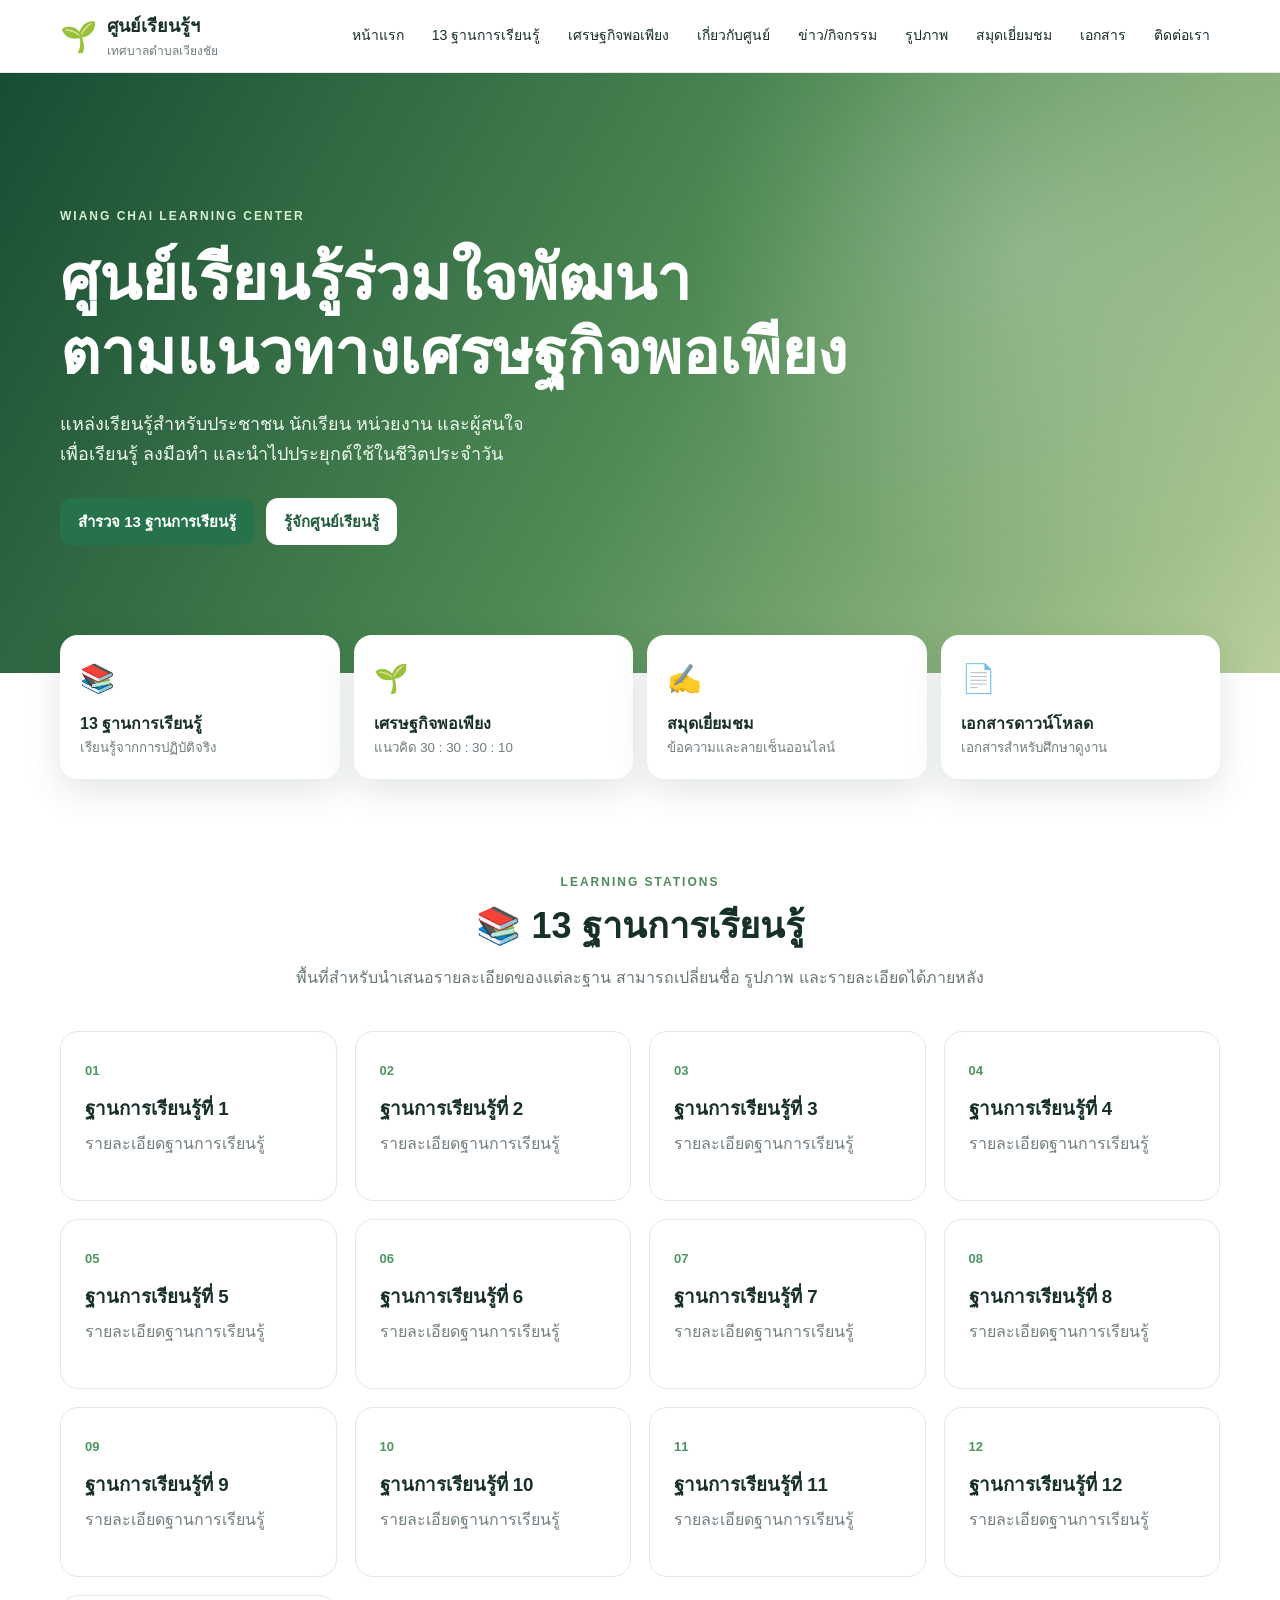
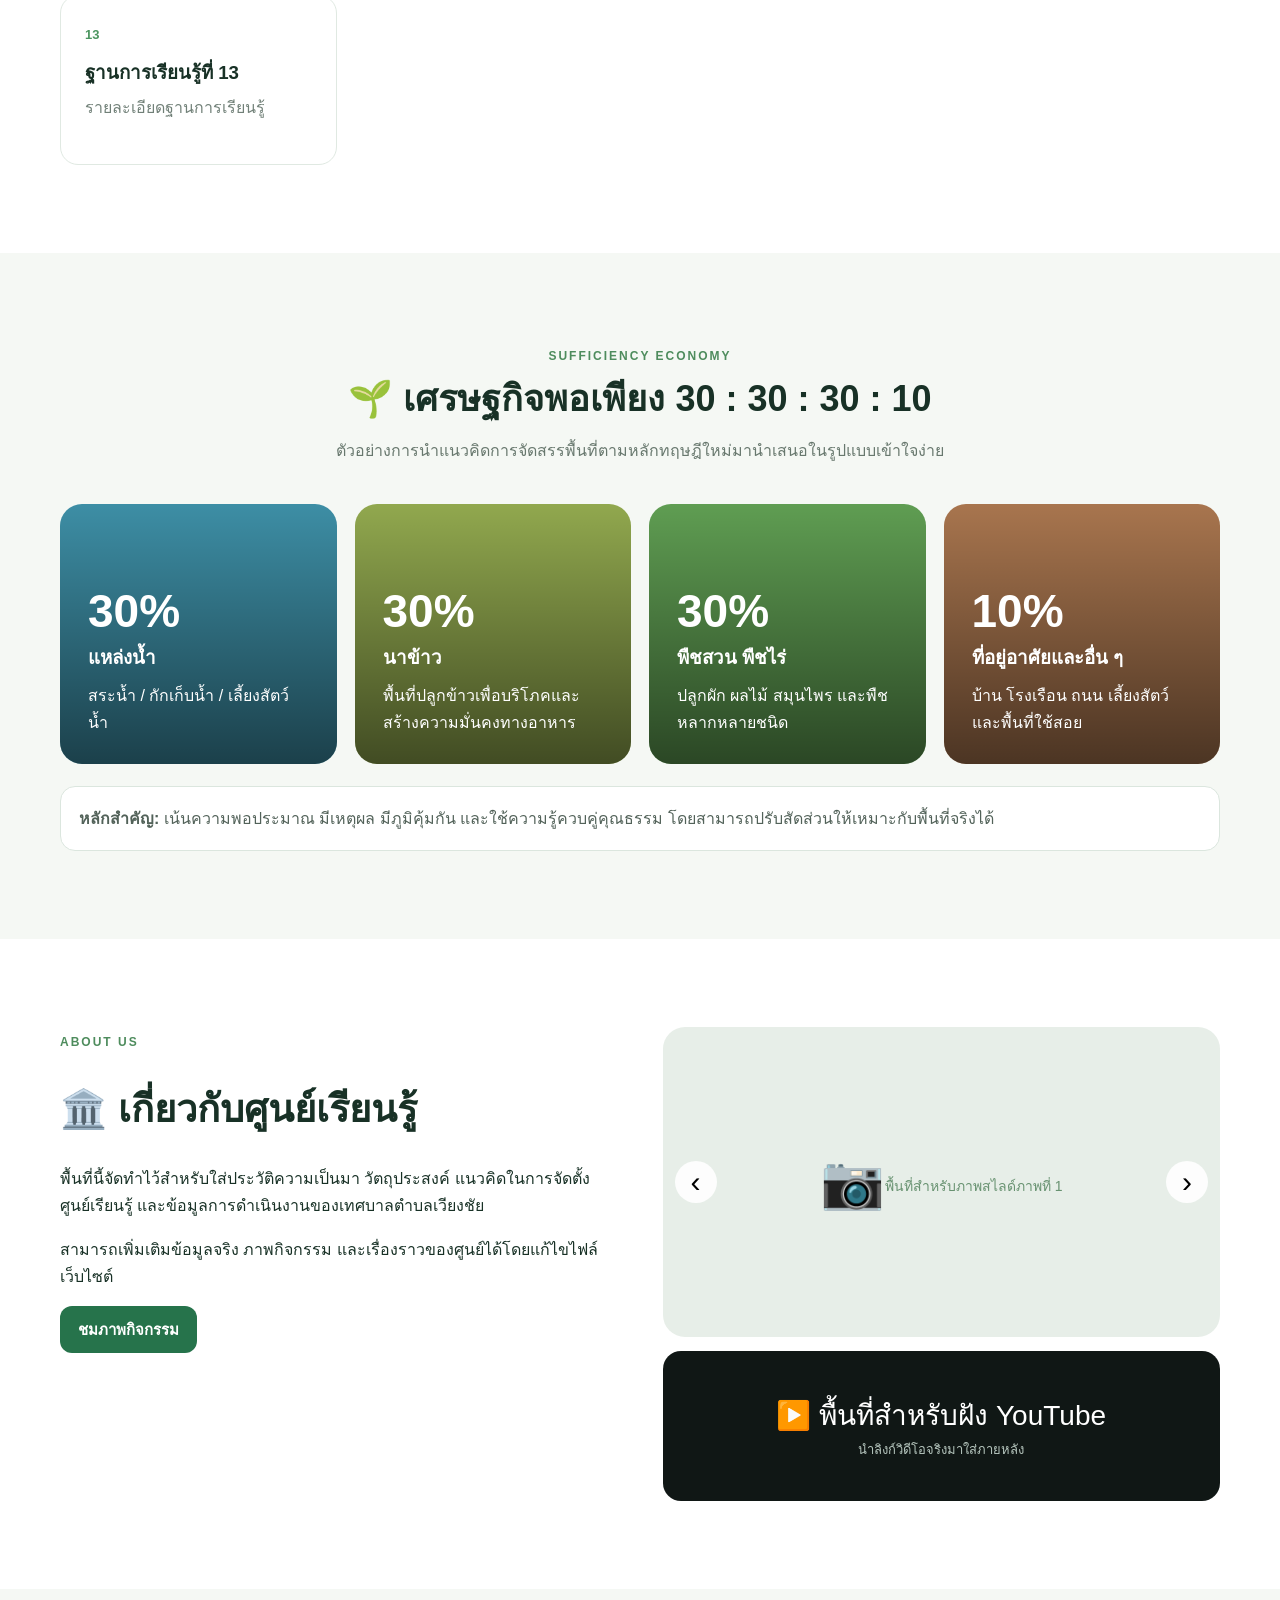
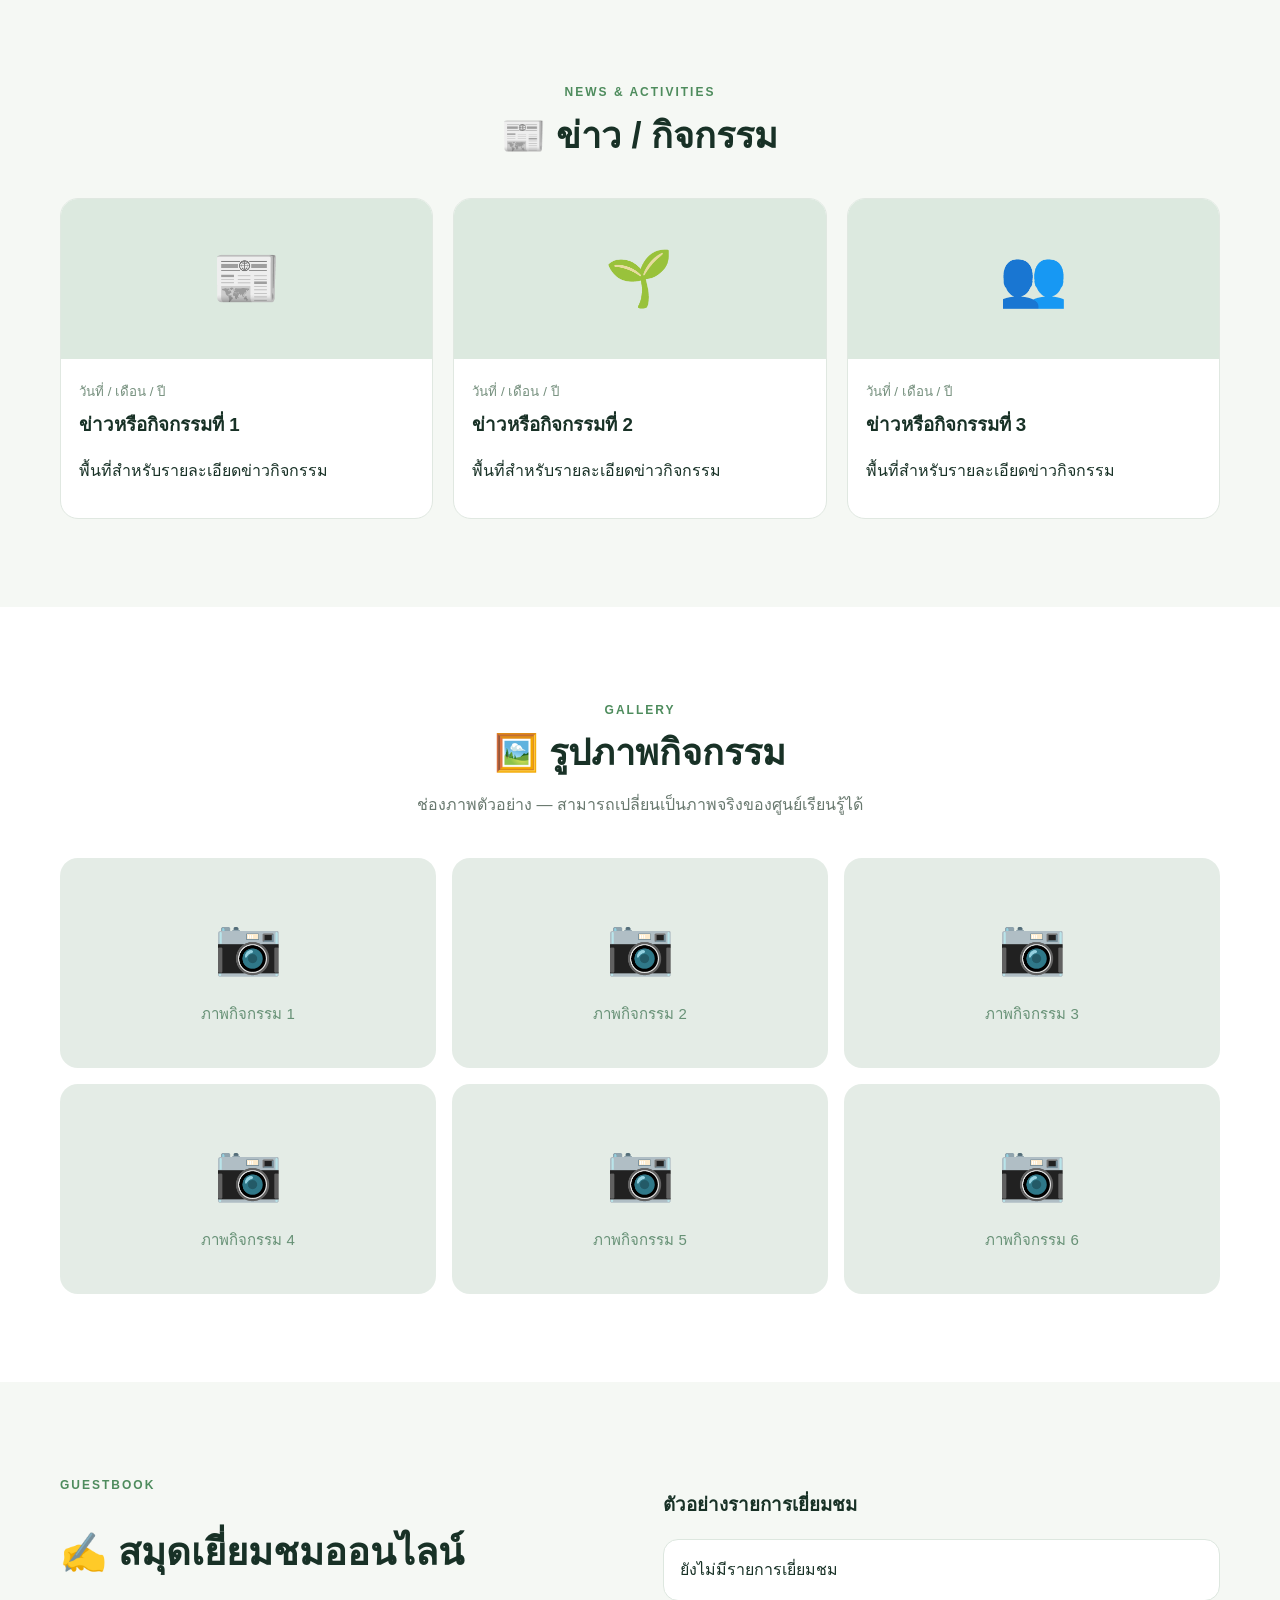
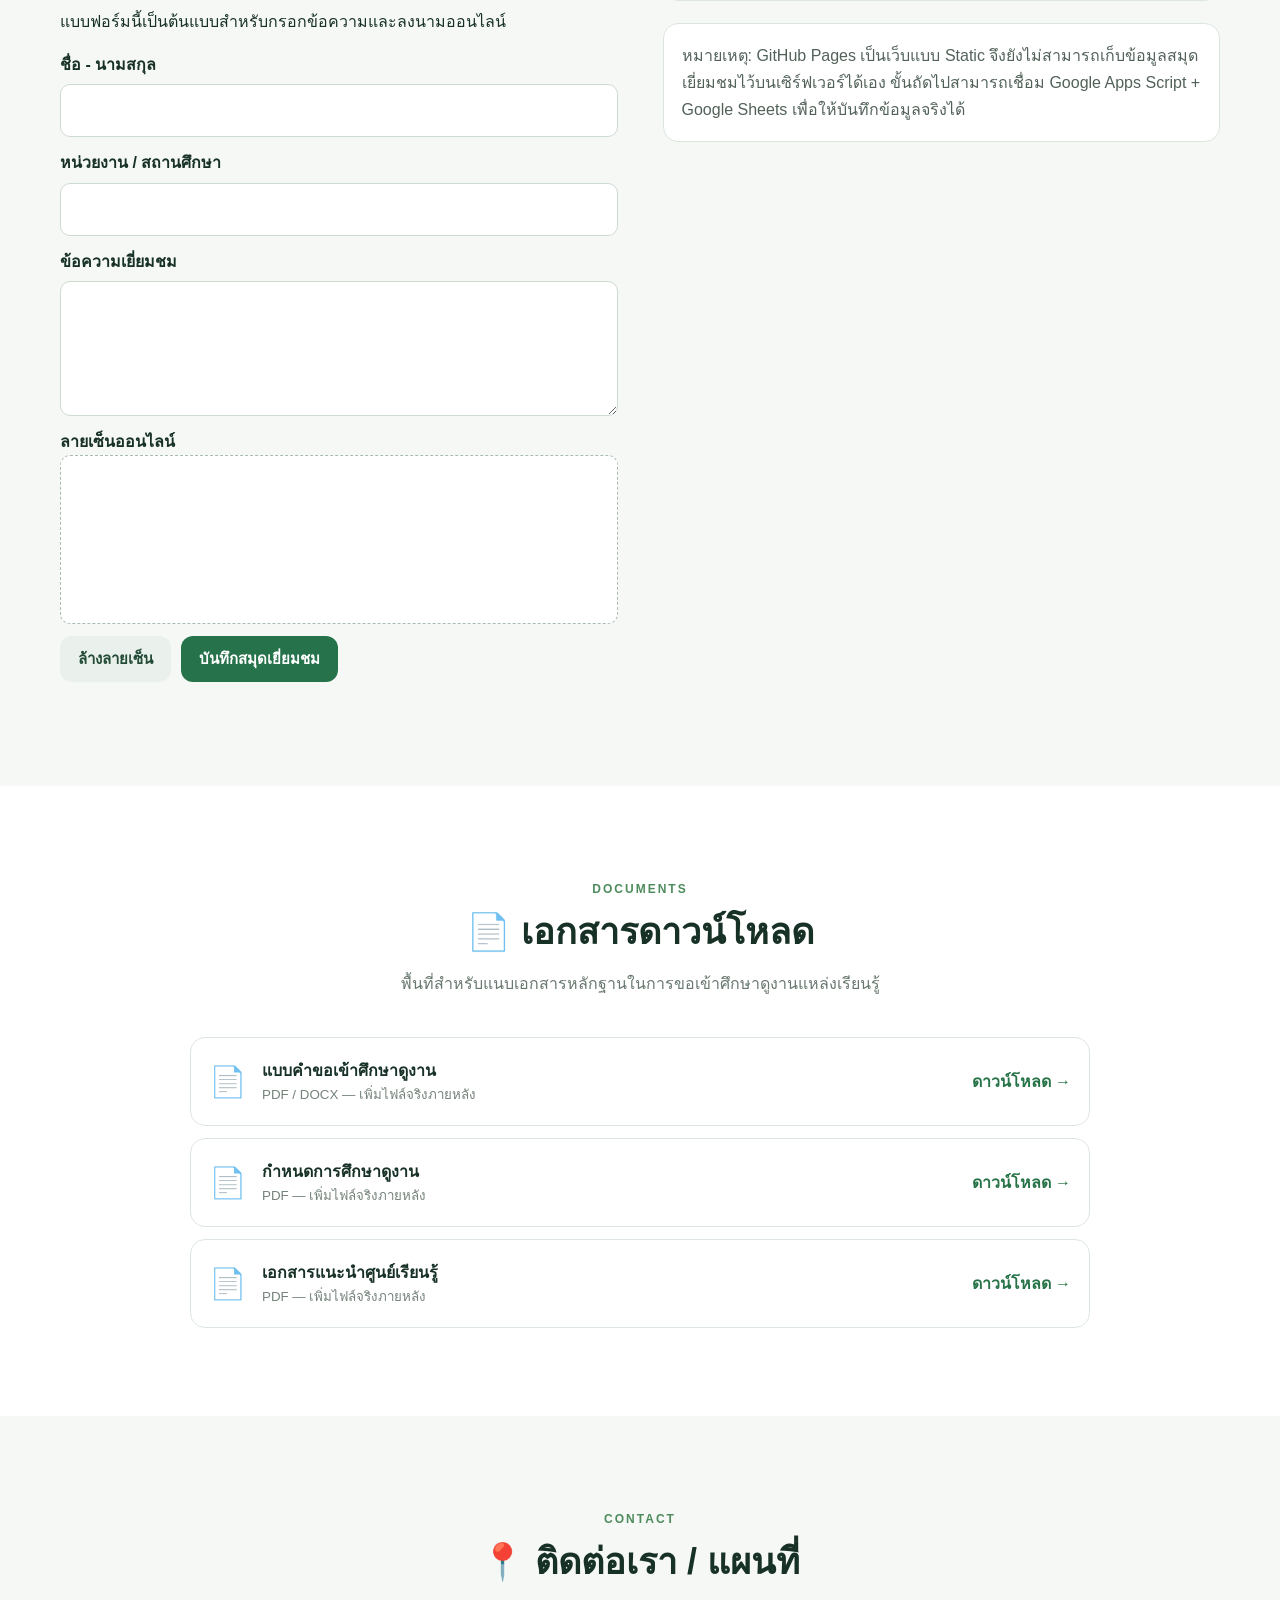
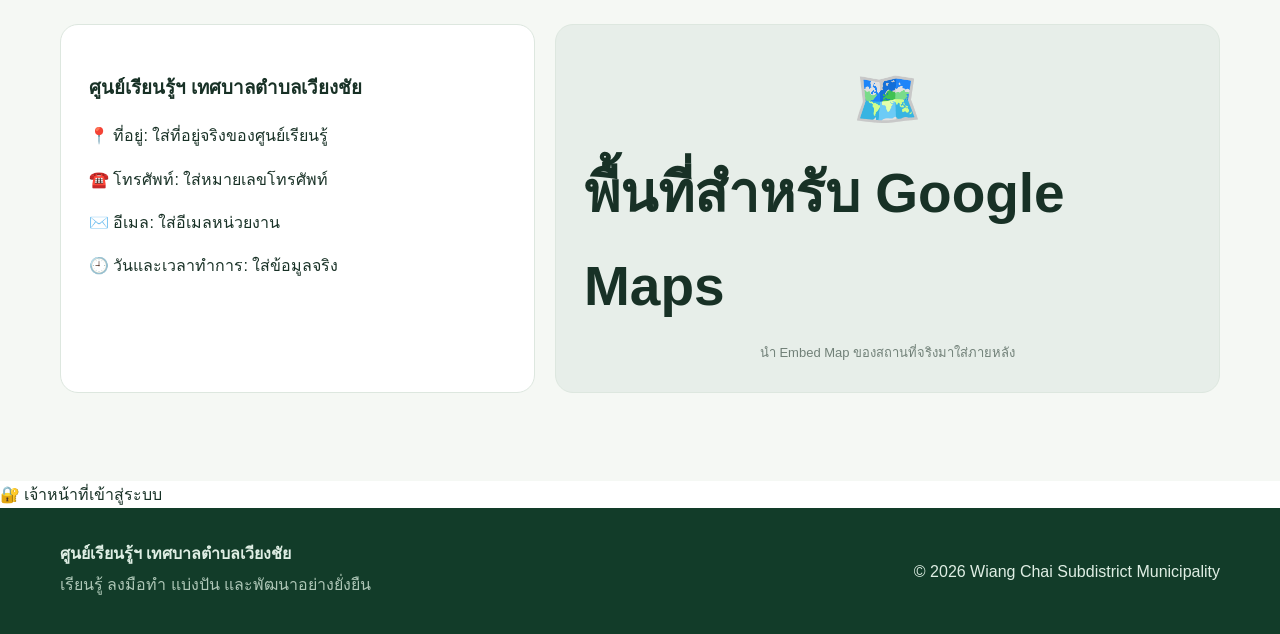
==== index.html @ 4a17887b "อัปโหลดเว็บไซต์ศูนย์เรียนรู้" ====
<!DOCTYPE html>
<html lang="th">
<head>
  <meta charset="UTF-8">
  <meta name="viewport" content="width=device-width, initial-scale=1.0">
  <meta name="description" content="ศูนย์เรียนรู้ร่วมใจพัฒนาตามแนวทางเศรษฐกิจพอเพียง เทศบาลตำบลเวียงชัย">
  <title>ศูนย์เรียนรู้ฯ เทศบาลตำบลเวียงชัย</title>
  <link rel="stylesheet" href="style.css">
</head>
<body>
<header class="site-header">
  <div class="container nav-wrap">
    <a class="brand" href="#home">
      <span class="brand-icon">🌱</span>
      <span><strong>ศูนย์เรียนรู้ฯ</strong><small>เทศบาลตำบลเวียงชัย</small></span>
    </a>
    <button class="menu-toggle" aria-label="เปิดเมนู">☰</button>
    <nav id="mainNav">
      <a href="#home">หน้าแรก</a>
      <a href="#bases">13 ฐานการเรียนรู้</a>
      <a href="#sufficiency">เศรษฐกิจพอเพียง</a>
      <a href="#about">เกี่ยวกับศูนย์</a>
      <a href="#news">ข่าว/กิจกรรม</a>
      <a href="#gallery">รูปภาพ</a>
      <a href="#guestbook">สมุดเยี่ยมชม</a>
      <a href="#downloads">เอกสาร</a>
      <a href="#contact">ติดต่อเรา</a>
    </nav>
  </div>
</header>

<main id="home">
  <section class="hero">
    <div class="hero-overlay"></div>
    <div class="container hero-content">
      <span class="eyebrow">WIANG CHAI LEARNING CENTER</span>
      <h1>ศูนย์เรียนรู้ร่วมใจพัฒนา<br>ตามแนวทางเศรษฐกิจพอเพียง</h1>
      <p>แหล่งเรียนรู้สำหรับประชาชน นักเรียน หน่วยงาน และผู้สนใจ<br>เพื่อเรียนรู้ ลงมือทำ และนำไปประยุกต์ใช้ในชีวิตประจำวัน</p>
      <div class="hero-actions">
        <a class="btn primary" href="#bases">สำรวจ 13 ฐานการเรียนรู้</a>
        <a class="btn light" href="#about">รู้จักศูนย์เรียนรู้</a>
      </div>
    </div>
  </section>

  <section class="quick-links">
    <div class="container cards-4">
      <a href="#bases" class="quick-card"><span>📚</span><b>13 ฐานการเรียนรู้</b><small>เรียนรู้จากการปฏิบัติจริง</small></a>
      <a href="#sufficiency" class="quick-card"><span>🌱</span><b>เศรษฐกิจพอเพียง</b><small>แนวคิด 30 : 30 : 30 : 10</small></a>
      <a href="#guestbook" class="quick-card"><span>✍️</span><b>สมุดเยี่ยมชม</b><small>ข้อความและลายเซ็นออนไลน์</small></a>
      <a href="#downloads" class="quick-card"><span>📄</span><b>เอกสารดาวน์โหลด</b><small>เอกสารสำหรับศึกษาดูงาน</small></a>
    </div>
  </section>

  <section id="bases" class="section">
    <div class="container">
      <div class="section-head">
        <span class="eyebrow">LEARNING STATIONS</span>
        <h2>📚 13 ฐานการเรียนรู้</h2>
        <p>พื้นที่สำหรับนำเสนอรายละเอียดของแต่ละฐาน สามารถเปลี่ยนชื่อ รูปภาพ และรายละเอียดได้ภายหลัง</p>
      </div>
      <div class="base-grid">
        <article class="base-card"><span>01</span><h3>ฐานการเรียนรู้ที่ 1</h3><p>รายละเอียดฐานการเรียนรู้</p></article>
        <article class="base-card"><span>02</span><h3>ฐานการเรียนรู้ที่ 2</h3><p>รายละเอียดฐานการเรียนรู้</p></article>
        <article class="base-card"><span>03</span><h3>ฐานการเรียนรู้ที่ 3</h3><p>รายละเอียดฐานการเรียนรู้</p></article>
        <article class="base-card"><span>04</span><h3>ฐานการเรียนรู้ที่ 4</h3><p>รายละเอียดฐานการเรียนรู้</p></article>
        <article class="base-card"><span>05</span><h3>ฐานการเรียนรู้ที่ 5</h3><p>รายละเอียดฐานการเรียนรู้</p></article>
        <article class="base-card"><span>06</span><h3>ฐานการเรียนรู้ที่ 6</h3><p>รายละเอียดฐานการเรียนรู้</p></article>
        <article class="base-card"><span>07</span><h3>ฐานการเรียนรู้ที่ 7</h3><p>รายละเอียดฐานการเรียนรู้</p></article>
        <article class="base-card"><span>08</span><h3>ฐานการเรียนรู้ที่ 8</h3><p>รายละเอียดฐานการเรียนรู้</p></article>
        <article class="base-card"><span>09</span><h3>ฐานการเรียนรู้ที่ 9</h3><p>รายละเอียดฐานการเรียนรู้</p></article>
        <article class="base-card"><span>10</span><h3>ฐานการเรียนรู้ที่ 10</h3><p>รายละเอียดฐานการเรียนรู้</p></article>
        <article class="base-card"><span>11</span><h3>ฐานการเรียนรู้ที่ 11</h3><p>รายละเอียดฐานการเรียนรู้</p></article>
        <article class="base-card"><span>12</span><h3>ฐานการเรียนรู้ที่ 12</h3><p>รายละเอียดฐานการเรียนรู้</p></article>
        <article class="base-card"><span>13</span><h3>ฐานการเรียนรู้ที่ 13</h3><p>รายละเอียดฐานการเรียนรู้</p></article>
      </div>
    </div>
  </section>

  <section id="sufficiency" class="section alt">
    <div class="container">
      <div class="section-head">
        <span class="eyebrow">SUFFICIENCY ECONOMY</span>
        <h2>🌱 เศรษฐกิจพอเพียง 30 : 30 : 30 : 10</h2>
        <p>ตัวอย่างการนำแนวคิดการจัดสรรพื้นที่ตามหลักทฤษฎีใหม่มานำเสนอในรูปแบบเข้าใจง่าย</p>
      </div>
      <div class="land-grid">
        <div class="land-card water"><strong>30%</strong><h3>แหล่งน้ำ</h3><p>สระน้ำ / กักเก็บน้ำ / เลี้ยงสัตว์น้ำ</p></div>
        <div class="land-card rice"><strong>30%</strong><h3>นาข้าว</h3><p>พื้นที่ปลูกข้าวเพื่อบริโภคและสร้างความมั่นคงทางอาหาร</p></div>
        <div class="land-card crop"><strong>30%</strong><h3>พืชสวน พืชไร่</h3><p>ปลูกผัก ผลไม้ สมุนไพร และพืชหลากหลายชนิด</p></div>
        <div class="land-card home"><strong>10%</strong><h3>ที่อยู่อาศัยและอื่น ๆ</h3><p>บ้าน โรงเรือน ถนน เลี้ยงสัตว์ และพื้นที่ใช้สอย</p></div>
      </div>
      <div class="note-box"><b>หลักสำคัญ:</b> เน้นความพอประมาณ มีเหตุผล มีภูมิคุ้มกัน และใช้ความรู้ควบคู่คุณธรรม โดยสามารถปรับสัดส่วนให้เหมาะกับพื้นที่จริงได้</div>
    </div>
  </section>

  <section id="about" class="section">
    <div class="container two-col">
      <div>
        <span class="eyebrow">ABOUT US</span>
        <h2>🏛️ เกี่ยวกับศูนย์เรียนรู้</h2>
        <p>พื้นที่นี้จัดทำไว้สำหรับใส่ประวัติความเป็นมา วัตถุประสงค์ แนวคิดในการจัดตั้งศูนย์เรียนรู้ และข้อมูลการดำเนินงานของเทศบาลตำบลเวียงชัย</p>
        <p>สามารถเพิ่มเติมข้อมูลจริง ภาพกิจกรรม และเรื่องราวของศูนย์ได้โดยแก้ไขไฟล์เว็บไซต์</p>
        <a class="btn primary" href="#gallery">ชมภาพกิจกรรม</a>
      </div>
      <div class="media-placeholder">
        <div class="slider-box">
          <div class="slide active">📷<br><small>พื้นที่สำหรับภาพสไลด์ภาพที่ 1</small></div>
          <div class="slide">📷<br><small>พื้นที่สำหรับภาพสไลด์ภาพที่ 2</small></div>
          <div class="slide">📷<br><small>พื้นที่สำหรับภาพสไลด์ภาพที่ 3</small></div>
          <button class="prev" onclick="changeSlide(-1)">‹</button>
          <button class="next" onclick="changeSlide(1)">›</button>
        </div>
        <div class="youtube-box">▶️ พื้นที่สำหรับฝัง YouTube<br><small>นำลิงก์วิดีโอจริงมาใส่ภายหลัง</small></div>
      </div>
    </div>
  </section>

  <section id="news" class="section alt">
    <div class="container">
      <div class="section-head"><span class="eyebrow">NEWS & ACTIVITIES</span><h2>📰 ข่าว / กิจกรรม</h2></div>
      <div class="news-grid">
        <article class="news-card"><div class="news-image">📰</div><div><small>วันที่ / เดือน / ปี</small><h3>ข่าวหรือกิจกรรมที่ 1</h3><p>พื้นที่สำหรับรายละเอียดข่าวกิจกรรม</p></div></article>
        <article class="news-card"><div class="news-image">🌱</div><div><small>วันที่ / เดือน / ปี</small><h3>ข่าวหรือกิจกรรมที่ 2</h3><p>พื้นที่สำหรับรายละเอียดข่าวกิจกรรม</p></div></article>
        <article class="news-card"><div class="news-image">👥</div><div><small>วันที่ / เดือน / ปี</small><h3>ข่าวหรือกิจกรรมที่ 3</h3><p>พื้นที่สำหรับรายละเอียดข่าวกิจกรรม</p></div></article>
      </div>
    </div>
  </section>

  <section id="gallery" class="section">
    <div class="container">
      <div class="section-head"><span class="eyebrow">GALLERY</span><h2>🖼️ รูปภาพกิจกรรม</h2><p>ช่องภาพตัวอย่าง — สามารถเปลี่ยนเป็นภาพจริงของศูนย์เรียนรู้ได้</p></div>
      <div class="gallery-grid">
        <div>📷<span>ภาพกิจกรรม 1</span></div><div>📷<span>ภาพกิจกรรม 2</span></div>
        <div>📷<span>ภาพกิจกรรม 3</span></div><div>📷<span>ภาพกิจกรรม 4</span></div>
        <div>📷<span>ภาพกิจกรรม 5</span></div><div>📷<span>ภาพกิจกรรม 6</span></div>
      </div>
    </div>
  </section>

  <section id="guestbook" class="section alt">
    <div class="container two-col">
      <div>
        <span class="eyebrow">GUESTBOOK</span>
        <h2>✍️ สมุดเยี่ยมชมออนไลน์</h2>
        <p>แบบฟอร์มนี้เป็นต้นแบบสำหรับกรอกข้อความและลงนามออนไลน์</p>
        <form id="guestForm">
          <label>ชื่อ - นามสกุล<input id="guestName" required></label>
          <label>หน่วยงาน / สถานศึกษา<input id="guestOrg"></label>
          <label>ข้อความเยี่ยมชม<textarea id="guestMessage" rows="4" required></textarea></label>
          <label>ลายเซ็นออนไลน์<canvas id="signature" width="600" height="180"></canvas></label>
          <div class="form-actions"><button type="button" class="btn secondary" id="clearSign">ล้างลายเซ็น</button><button class="btn primary">บันทึกสมุดเยี่ยมชม</button></div>
          <p class="form-note" id="guestStatus"></p>
        </form>
      </div>
      <div>
        <h3>ตัวอย่างรายการเยี่ยมชม</h3>
        <div id="guestList" class="guest-list"></div>
        <div class="note-box">หมายเหตุ: GitHub Pages เป็นเว็บแบบ Static จึงยังไม่สามารถเก็บข้อมูลสมุดเยี่ยมชมไว้บนเซิร์ฟเวอร์ได้เอง ขั้นถัดไปสามารถเชื่อม Google Apps Script + Google Sheets เพื่อให้บันทึกข้อมูลจริงได้</div>
      </div>
    </div>
  </section>

  <section id="downloads" class="section">
    <div class="container">
      <div class="section-head"><span class="eyebrow">DOCUMENTS</span><h2>📄 เอกสารดาวน์โหลด</h2><p>พื้นที่สำหรับแนบเอกสารหลักฐานในการขอเข้าศึกษาดูงานแหล่งเรียนรู้</p></div>
      <div class="doc-list">
        <a href="#" class="doc-item"><span>📄</span><div><b>แบบคำขอเข้าศึกษาดูงาน</b><small>PDF / DOCX — เพิ่มไฟล์จริงภายหลัง</small></div><strong>ดาวน์โหลด →</strong></a>
        <a href="#" class="doc-item"><span>📄</span><div><b>กำหนดการศึกษาดูงาน</b><small>PDF — เพิ่มไฟล์จริงภายหลัง</small></div><strong>ดาวน์โหลด →</strong></a>
        <a href="#" class="doc-item"><span>📄</span><div><b>เอกสารแนะนำศูนย์เรียนรู้</b><small>PDF — เพิ่มไฟล์จริงภายหลัง</small></div><strong>ดาวน์โหลด →</strong></a>
      </div>
    </div>
  </section>

  <section id="contact" class="section alt">
    <div class="container">
      <div class="section-head"><span class="eyebrow">CONTACT</span><h2>📍 ติดต่อเรา / แผนที่</h2></div>
      <div class="contact-grid">
        <div class="contact-info">
          <h3>ศูนย์เรียนรู้ฯ เทศบาลตำบลเวียงชัย</h3>
          <p>📍 ที่อยู่: ใส่ที่อยู่จริงของศูนย์เรียนรู้</p>
          <p>☎️ โทรศัพท์: ใส่หมายเลขโทรศัพท์</p>
          <p>✉️ อีเมล: ใส่อีเมลหน่วยงาน</p>
          <p>🕘 วันและเวลาทำการ: ใส่ข้อมูลจริง</p>
        </div>
        <div class="map-box">🗺️<br><b>พื้นที่สำหรับ Google Maps</b><small>นำ Embed Map ของสถานที่จริงมาใส่ภายหลัง</small></div>
      </div>
    </div>
  </section>
</main>

<div class="admin-link-wrap"><a href="admin.html">🔐 เจ้าหน้าที่เข้าสู่ระบบ</a></div>
<footer>
  <div class="container footer-inner">
    <div><b>ศูนย์เรียนรู้ฯ เทศบาลตำบลเวียงชัย</b><p>เรียนรู้ ลงมือทำ แบ่งปัน และพัฒนาอย่างยั่งยืน</p></div>
    <div>© <span id="year"></span> Wiang Chai Subdistrict Municipality</div>
  </div>
</footer>
<button id="topBtn" title="กลับขึ้นบน">↑</button>
<script src="script.js"></script>
</body>
</html>
---- style.css ----
*{box-sizing:border-box}html{scroll-behavior:smooth}body{margin:0;font-family:"Noto Sans Thai","Tahoma",sans-serif;color:#183126;background:#fff;line-height:1.7}a{text-decoration:none;color:inherit}.container{width:min(1160px,92%);margin:auto}.site-header{position:sticky;top:0;z-index:50;background:rgba(255,255,255,.96);backdrop-filter:blur(10px);border-bottom:1px solid #e3ebe6}.nav-wrap{min-height:72px;display:flex;align-items:center;justify-content:space-between;gap:20px}.brand{display:flex;align-items:center;gap:10px}.brand-icon{font-size:30px}.brand small{display:block;color:#6d7c74;font-size:12px}.brand strong{font-size:18px}nav{display:flex;gap:8px;flex-wrap:wrap;justify-content:flex-end}nav a{padding:8px 10px;border-radius:10px;font-size:14px}nav a:hover{background:#edf7ef;color:#1e7545}.menu-toggle{display:none;border:0;background:#edf5ef;border-radius:10px;font-size:24px;padding:7px 11px}.hero{min-height:600px;position:relative;display:flex;align-items:center;background:linear-gradient(120deg,#174d33,#4f8b55 52%,#b9cf9b)}.hero-overlay{position:absolute;inset:0;background:radial-gradient(circle at 80% 30%,rgba(255,255,255,.2),transparent 30%)}.hero-content{position:relative;color:#fff;padding:90px 0}.eyebrow{letter-spacing:2px;font-size:12px;font-weight:800;color:#4e8c5d}.hero .eyebrow{color:#d7efce}.hero h1{font-size:clamp(34px,5vw,62px);line-height:1.2;margin:14px 0}.hero p{font-size:18px;max-width:720px;color:#eef7ee}.hero-actions{display:flex;gap:12px;flex-wrap:wrap;margin-top:28px}.btn{display:inline-flex;align-items:center;justify-content:center;border:0;border-radius:12px;padding:11px 18px;font-weight:700;cursor:pointer;font-size:15px}.btn.primary{background:#26734b;color:#fff}.btn.primary:hover{background:#1c5d3b}.btn.light{background:#fff;color:#225e3c}.btn.secondary{background:#eaf1ec;color:#234b35}.quick-links{margin-top:-38px;position:relative;z-index:5}.cards-4{display:grid;grid-template-columns:repeat(4,1fr);gap:14px}.quick-card{background:#fff;padding:20px;border-radius:18px;box-shadow:0 12px 35px rgba(30,70,45,.13);display:flex;flex-direction:column}.quick-card span{font-size:28px}.quick-card b{margin-top:7px}.quick-card small{color:#708077}.section{padding:88px 0}.section.alt{background:#f5f8f4}.section-head{text-align:center;max-width:760px;margin:0 auto 40px}.section-head h2{font-size:36px;line-height:1.25;margin:8px 0 10px}.section-head p{color:#68786e}.base-grid{display:grid;grid-template-columns:repeat(4,1fr);gap:18px}.base-card{background:#fff;border:1px solid #e0e9e2;border-radius:18px;padding:24px;min-height:170px;transition:.2s}.base-card:hover{transform:translateY(-4px);box-shadow:0 12px 25px rgba(0,0,0,.07)}.base-card span{font-weight:900;color:#4c9660;font-size:13px}.base-card h3{margin:10px 0 5px}.base-card p{color:#718078;margin:0}.land-grid{display:grid;grid-template-columns:repeat(4,1fr);gap:18px}.land-card{min-height:260px;border-radius:22px;padding:28px;color:#fff;display:flex;flex-direction:column;justify-content:end;position:relative;overflow:hidden}.land-card:before{content:"";position:absolute;inset:0;background:linear-gradient(transparent,rgba(0,0,0,.55))}.land-card>*{position:relative}.land-card strong{font-size:46px;line-height:1}.land-card h3{margin:8px 0}.land-card p{margin:0}.water{background:#3d8ea5}.rice{background:#91a84e}.crop{background:#5f9d52}.home{background:#a8754e}.note-box{background:#fff;border:1px solid #dbe6de;border-radius:15px;padding:18px;margin-top:22px;color:#526259}.two-col{display:grid;grid-template-columns:1fr 1fr;gap:45px;align-items:start}.two-col h2{font-size:38px;line-height:1.25}.media-placeholder{display:grid;gap:14px}.slider-box{height:310px;border-radius:22px;position:relative;overflow:hidden;background:#e7eee8}.slide{height:100%;display:none;align-items:center;justify-content:center;text-align:center;font-size:52px;color:#689271}.slide.active{display:flex}.slide small{display:block;font-size:14px;margin-top:10px}.prev,.next{position:absolute;top:50%;transform:translateY(-50%);border:0;border-radius:50%;width:42px;height:42px;background:rgba(255,255,255,.9);font-size:30px;cursor:pointer}.prev{left:12px}.next{right:12px}.youtube-box{min-height:150px;background:#101715;color:#fff;border-radius:18px;display:flex;align-items:center;justify-content:center;flex-direction:column;font-size:28px}.youtube-box small{font-size:13px;color:#b7c7bf}.news-grid{display:grid;grid-template-columns:repeat(3,1fr);gap:20px}.news-card{background:#fff;border-radius:18px;overflow:hidden;border:1px solid #e0e8e1}.news-card>div:last-child{padding:18px}.news-image{height:160px;background:#dce9df;display:flex;align-items:center;justify-content:center;font-size:55px}.news-card small{color:#76907e}.news-card h3{margin:5px 0}.gallery-grid{display:grid;grid-template-columns:repeat(3,1fr);gap:16px}.gallery-grid div{min-height:210px;background:#e4ece6;border-radius:18px;display:flex;align-items:center;justify-content:center;flex-direction:column;font-size:55px;color:#679176}.gallery-grid span{font-size:15px;margin-top:8px}.guestbook form{max-width:700px}label{display:block;font-weight:700;margin:12px 0}input,textarea{display:block;width:100%;border:1px solid #cddbd1;border-radius:10px;padding:12px;margin-top:6px;font:inherit;background:#fff}canvas{width:100%;height:auto;background:#fff;border:1px dashed #a9bbae;border-radius:10px;display:block;touch-action:none}.form-actions{display:flex;gap:10px;margin-top:12px}.form-note{color:#4d8b60}.guest-list{display:grid;gap:12px}.guest-entry{background:#fff;border:1px solid #dde7df;border-radius:15px;padding:16px}.guest-entry small{color:#789080}.signature-preview{max-width:100%;height:70px;object-fit:contain}.doc-list{display:grid;gap:12px;max-width:900px;margin:auto}.doc-item{display:flex;align-items:center;gap:16px;padding:18px;background:#fff;border:1px solid #dde7df;border-radius:15px}.doc-item>span{font-size:30px}.doc-item div{flex:1}.doc-item small{display:block;color:#75837a}.doc-item strong{color:#277348}.contact-grid{display:grid;grid-template-columns:1fr 1.4fr;gap:20px}.contact-info,.map-box{background:#fff;border:1px solid #dde7df;border-radius:18px;padding:28px}.map-box{min-height:300px;display:flex;align-items:center;justify-content:center;flex-direction:column;font-size:55px;background:#e7eee9}.map-box small{font-size:13px;color:#718078;margin-top:8px}footer{background:#123c29;color:#dfeee4;padding:32px 0}.footer-inner{display:flex;justify-content:space-between;gap:20px;align-items:center}.footer-inner p{margin:4px 0;color:#aec7b7}#topBtn{position:fixed;right:18px;bottom:18px;border:0;border-radius:50%;width:44px;height:44px;background:#26734b;color:#fff;font-size:22px;display:none;cursor:pointer}@media(max-width:950px){nav{display:none;position:absolute;left:0;right:0;top:72px;background:#fff;padding:10px 4%;border-bottom:1px solid #ddd;flex-direction:column}.menu-toggle{display:block}nav.open{display:flex}.cards-4,.land-grid{grid-template-columns:repeat(2,1fr)}.base-grid{grid-template-columns:repeat(2,1fr)}}@media(max-width:650px){.hero{min-height:560px}.hero-content{padding:70px 0}.hero p{font-size:16px}.section{padding:65px 0}.section-head h2{font-size:29px}.cards-4,.base-grid,.land-grid,.news-grid,.gallery-grid,.two-col,.contact-grid{grid-template-columns:1fr}.quick-links{margin-top:0;padding:15px 0}.footer-inner{flex-direction:column;align-items:flex-start}.doc-item{align-items:flex-start}.doc-item strong{font-size:12px}.two-col h2{font-size:30px}}
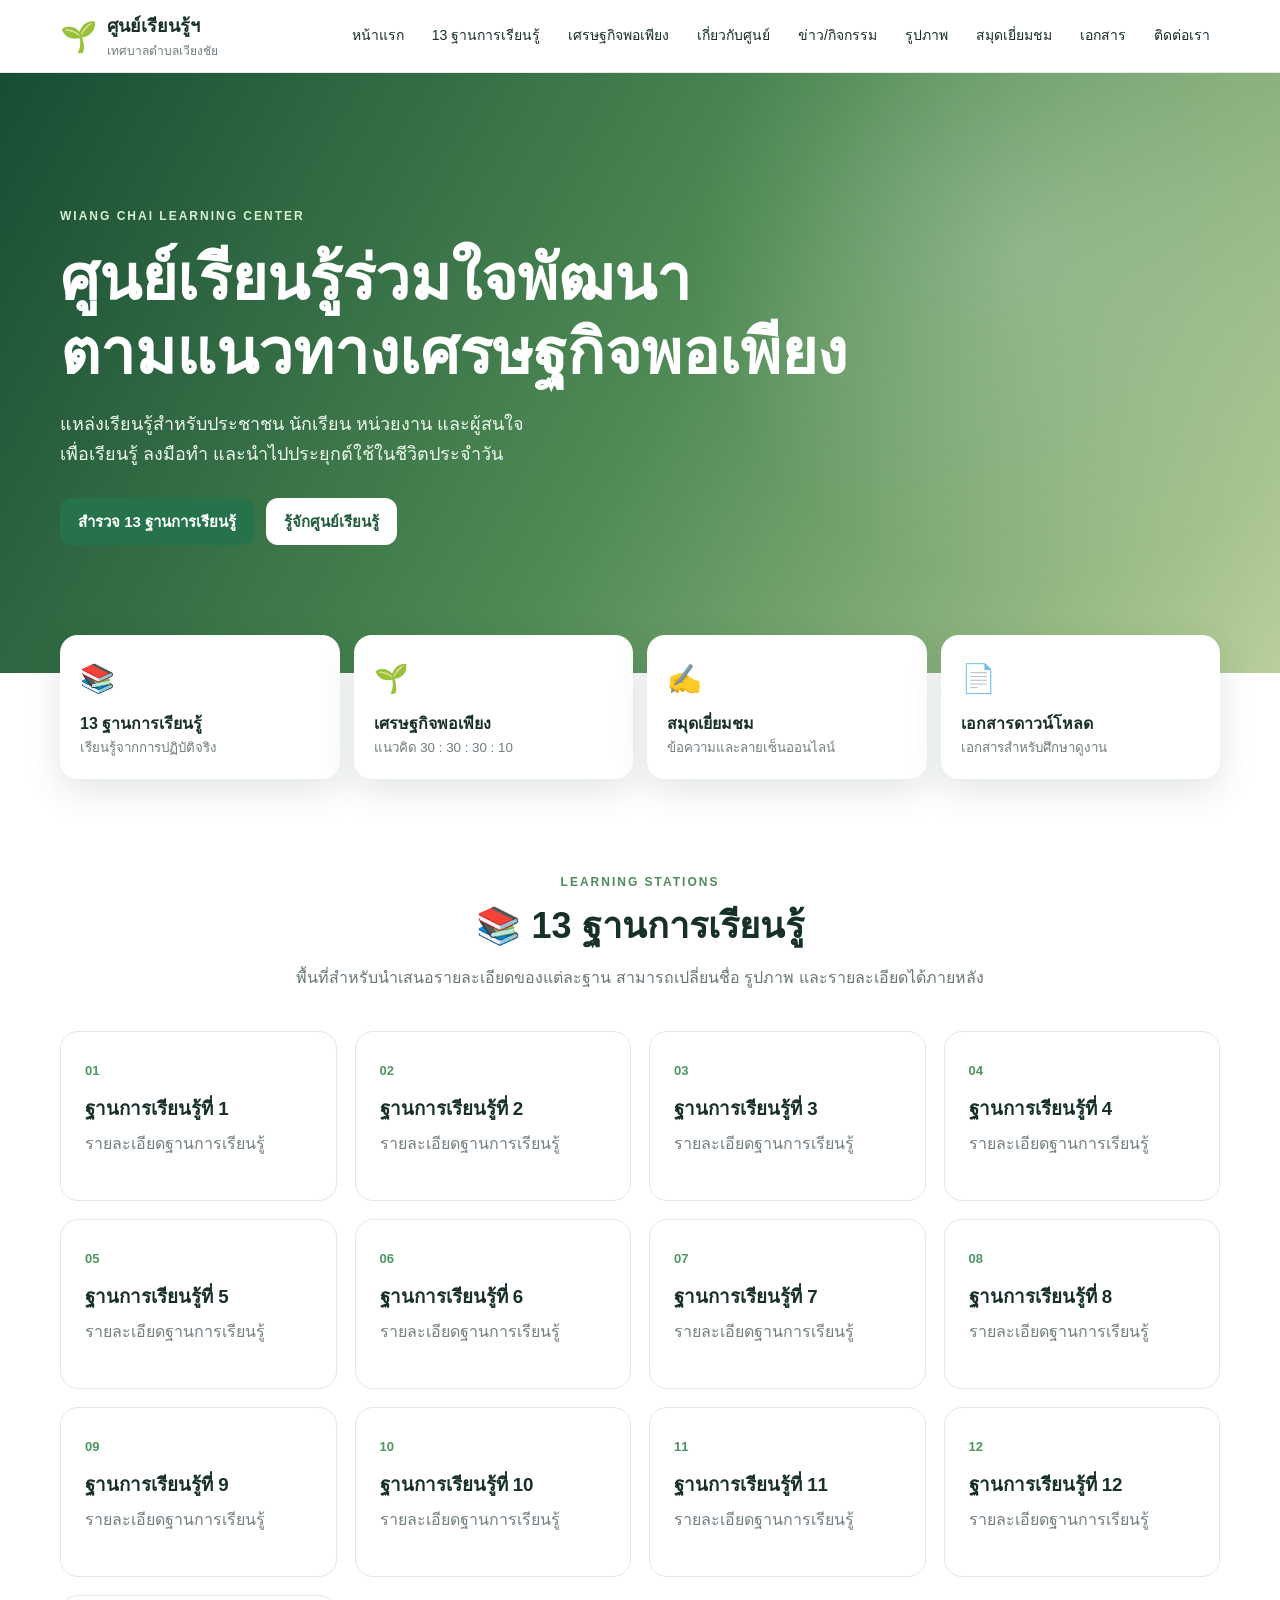
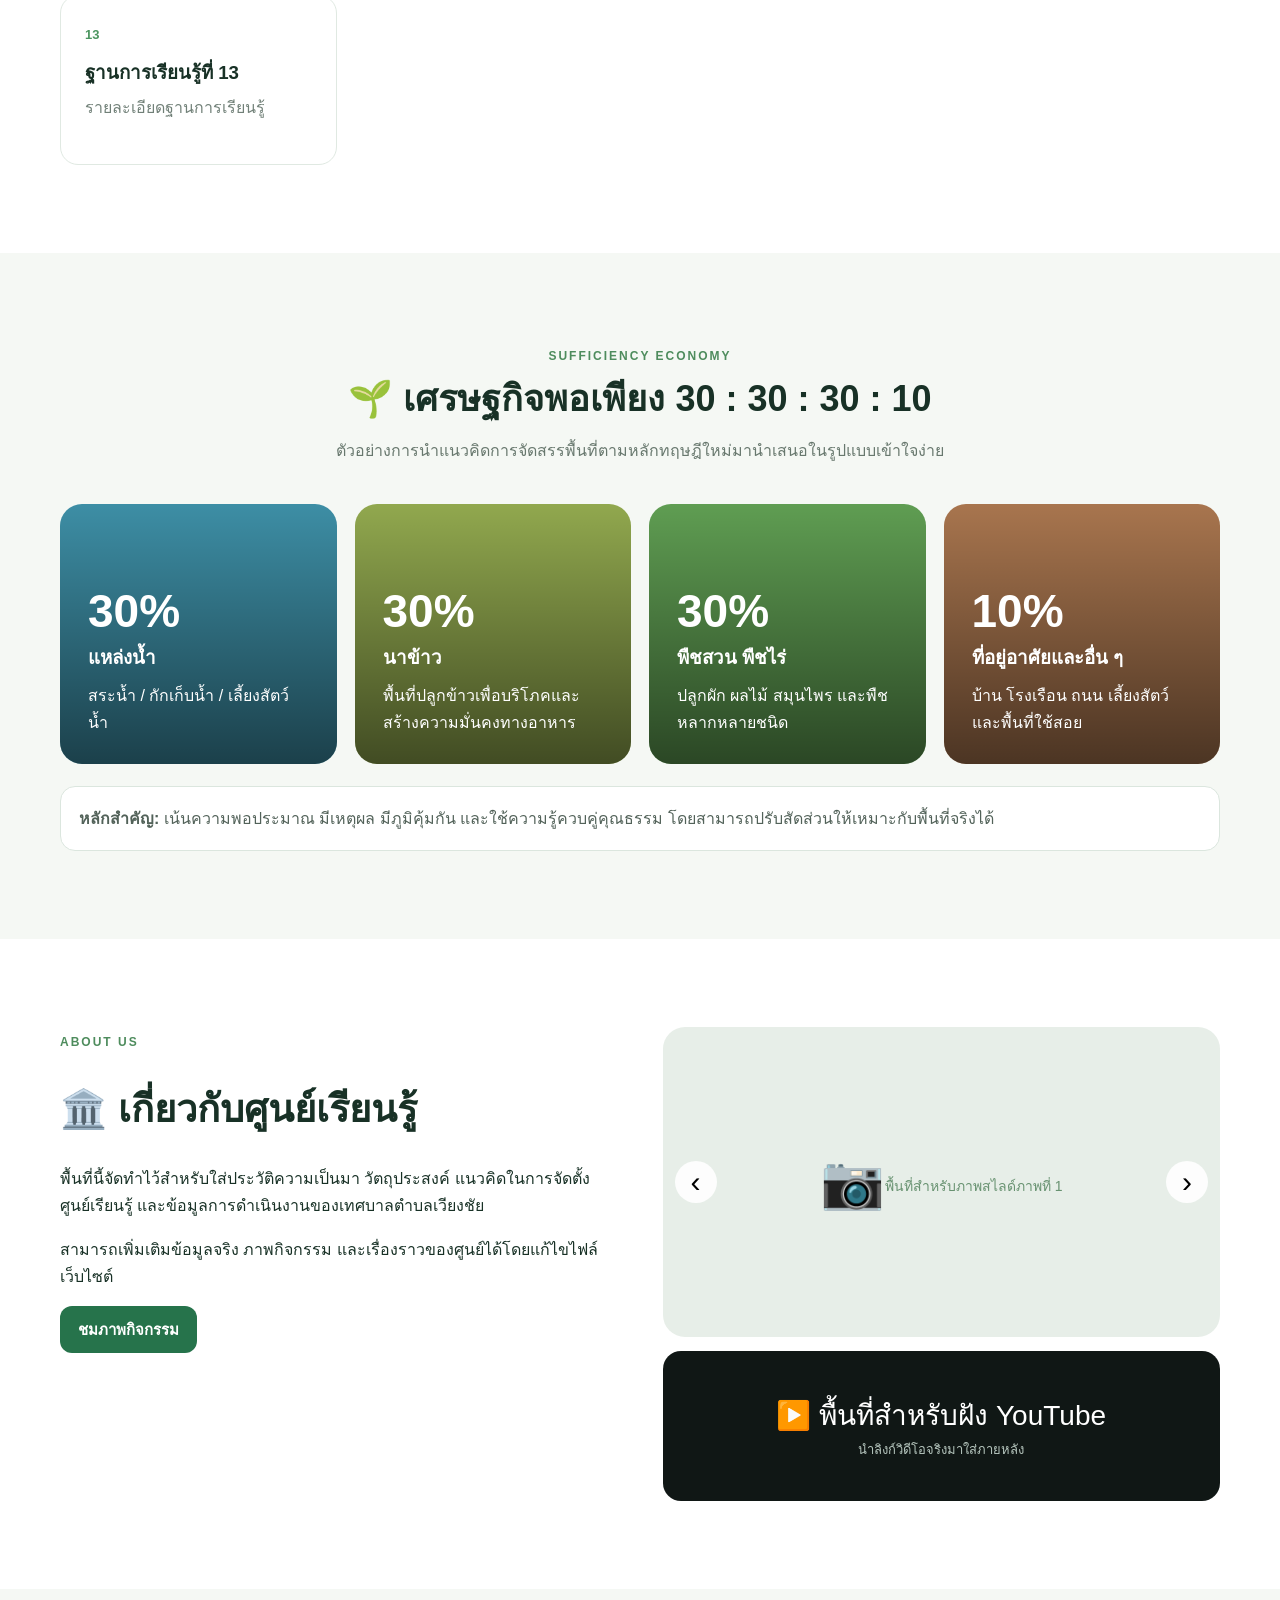
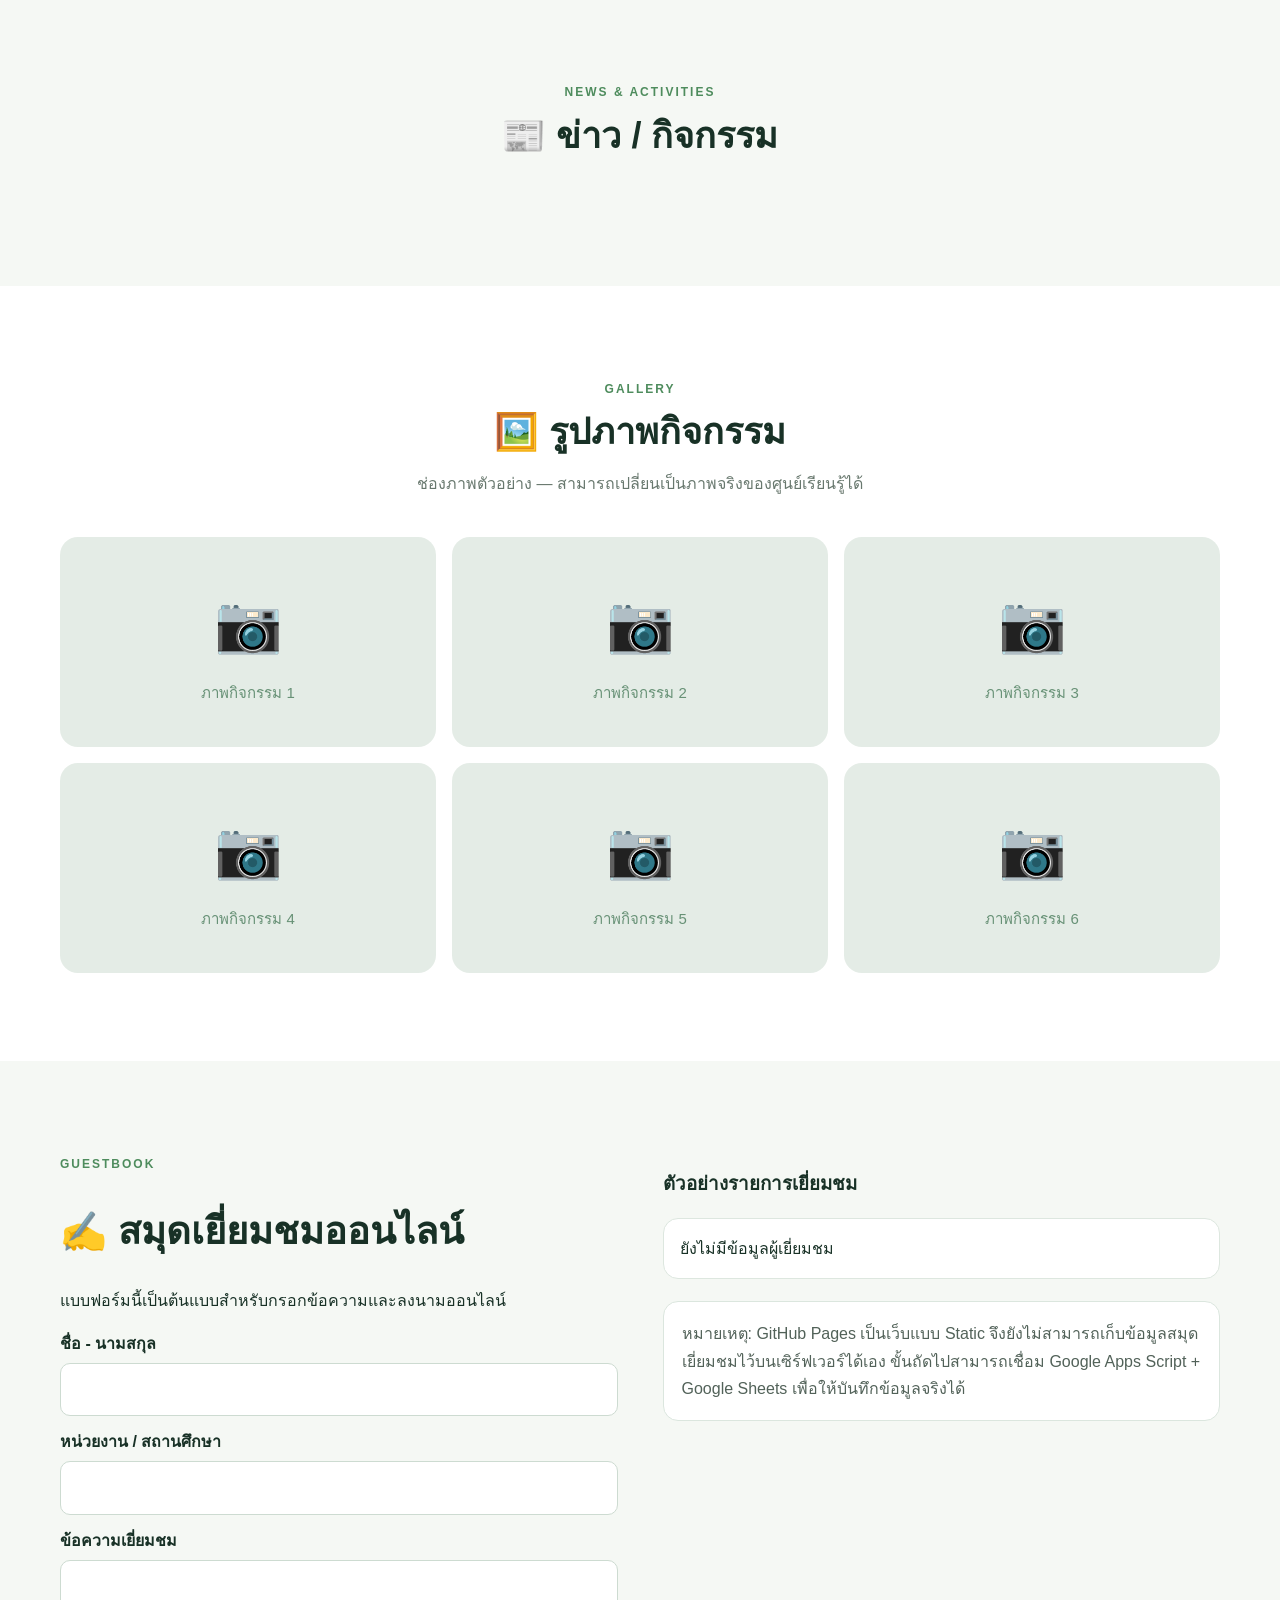
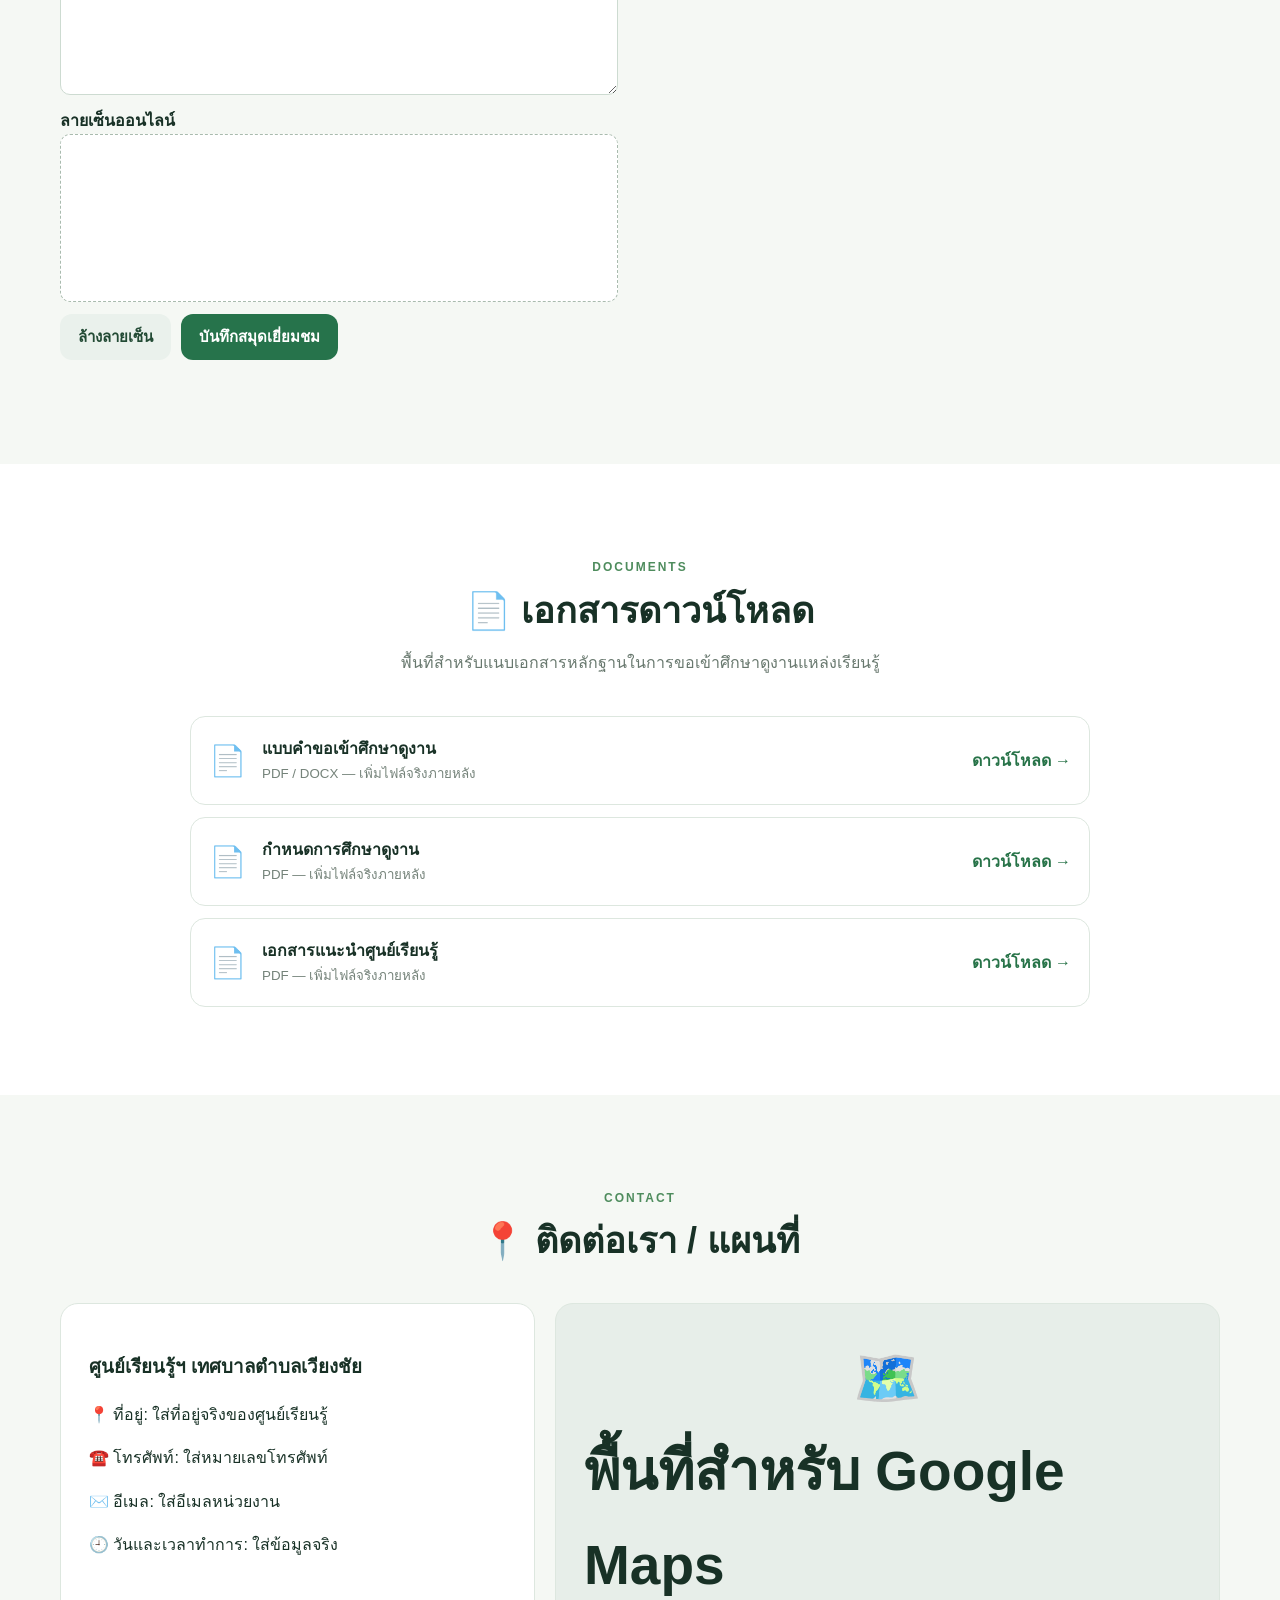
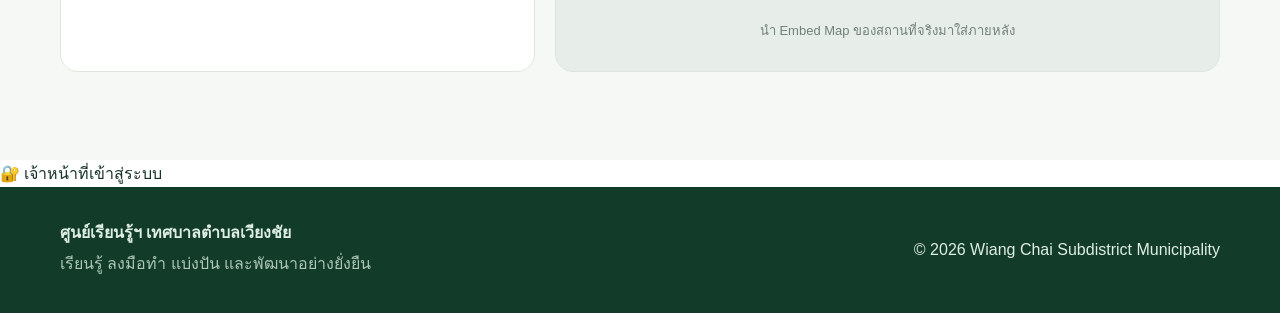
==== commit 0f573bd7: "Update index.html" ====
--- a/index.html
+++ b/index.html
@@ -119,11 +119,7 @@
   <section id="news" class="section alt">
     <div class="container">
       <div class="section-head"><span class="eyebrow">NEWS & ACTIVITIES</span><h2>📰 ข่าว / กิจกรรม</h2></div>
-      <div class="news-grid">
-        <article class="news-card"><div class="news-image">📰</div><div><small>วันที่ / เดือน / ปี</small><h3>ข่าวหรือกิจกรรมที่ 1</h3><p>พื้นที่สำหรับรายละเอียดข่าวกิจกรรม</p></div></article>
-        <article class="news-card"><div class="news-image">🌱</div><div><small>วันที่ / เดือน / ปี</small><h3>ข่าวหรือกิจกรรมที่ 2</h3><p>พื้นที่สำหรับรายละเอียดข่าวกิจกรรม</p></div></article>
-        <article class="news-card"><div class="news-image">👥</div><div><small>วันที่ / เดือน / ปี</small><h3>ข่าวหรือกิจกรรมที่ 3</h3><p>พื้นที่สำหรับรายละเอียดข่าวกิจกรรม</p></div></article>
-      </div>
+      <div class="news-grid" id="newsList"></div>
     </div>
   </section>
 
@@ -199,4 +195,4 @@
 <button id="topBtn" title="กลับขึ้นบน">↑</button>
 <script src="script.js"></script>
 </body>
-</html>+</html>
